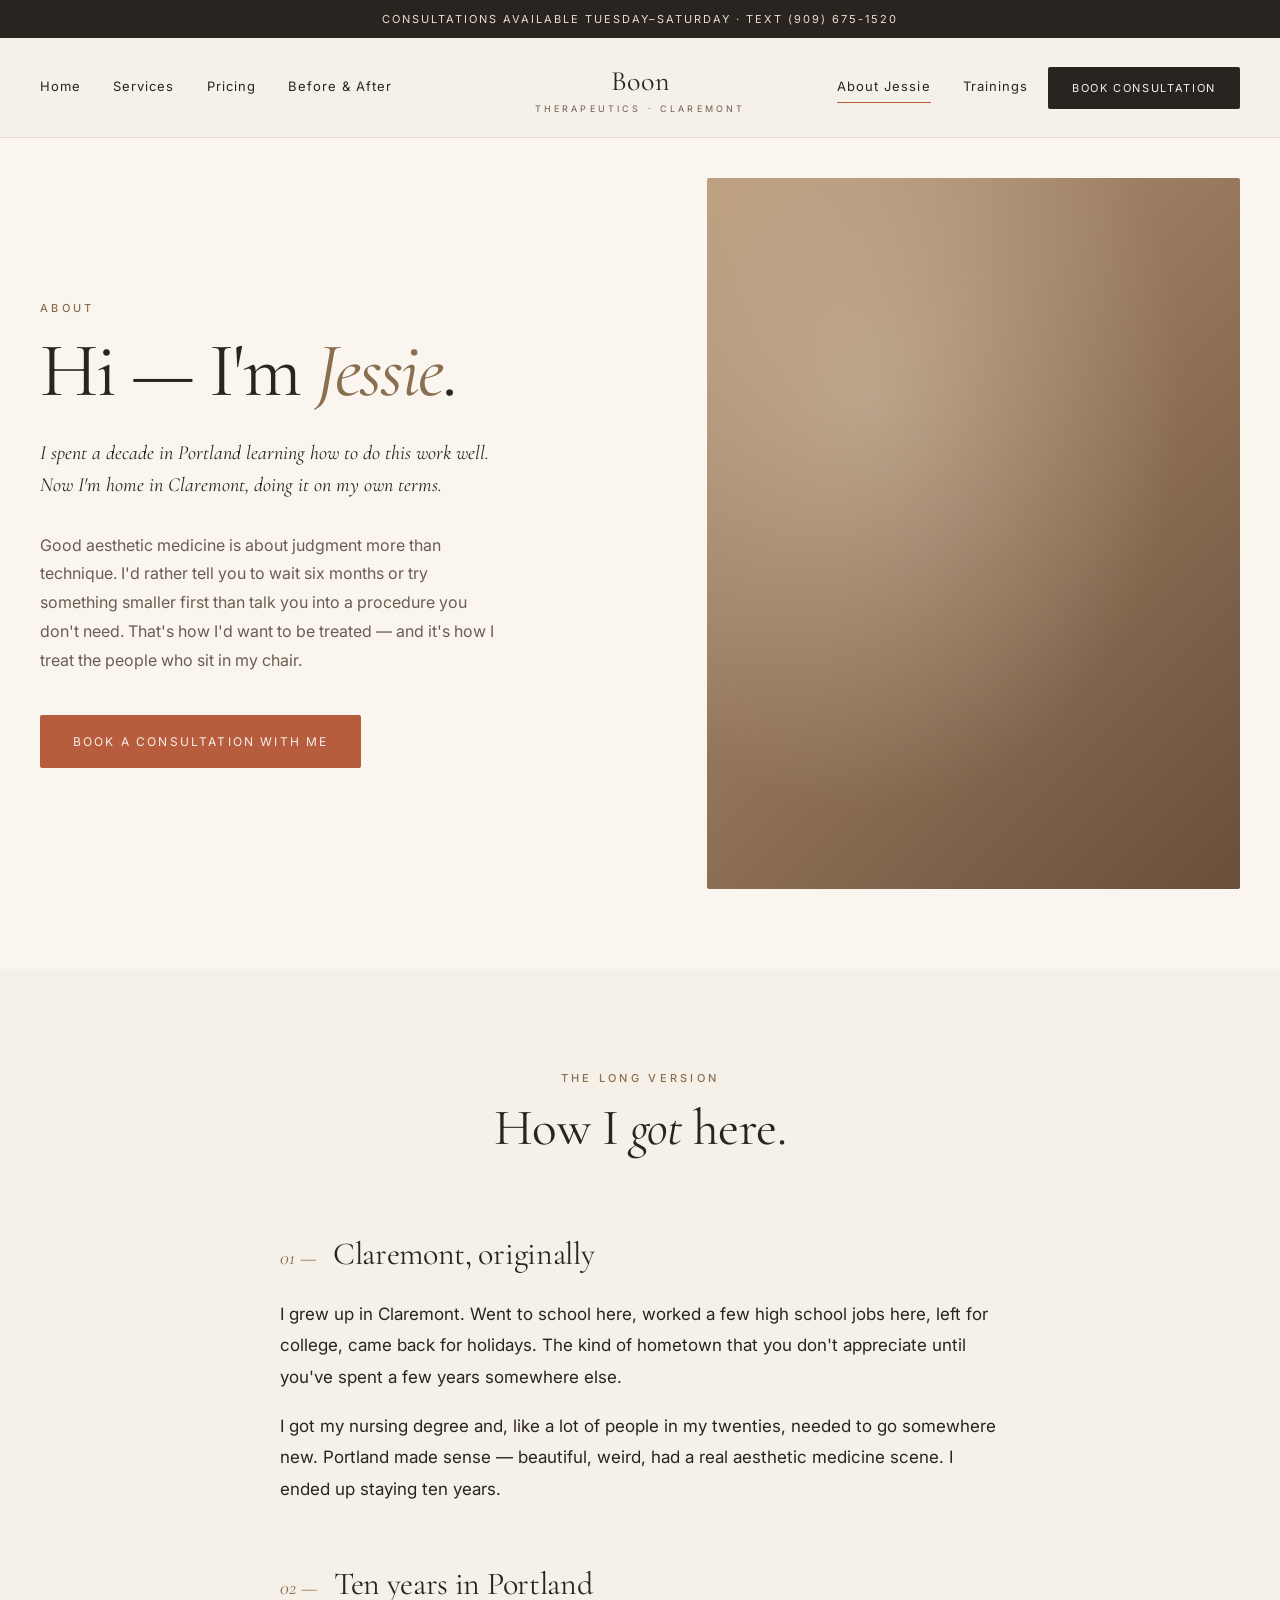
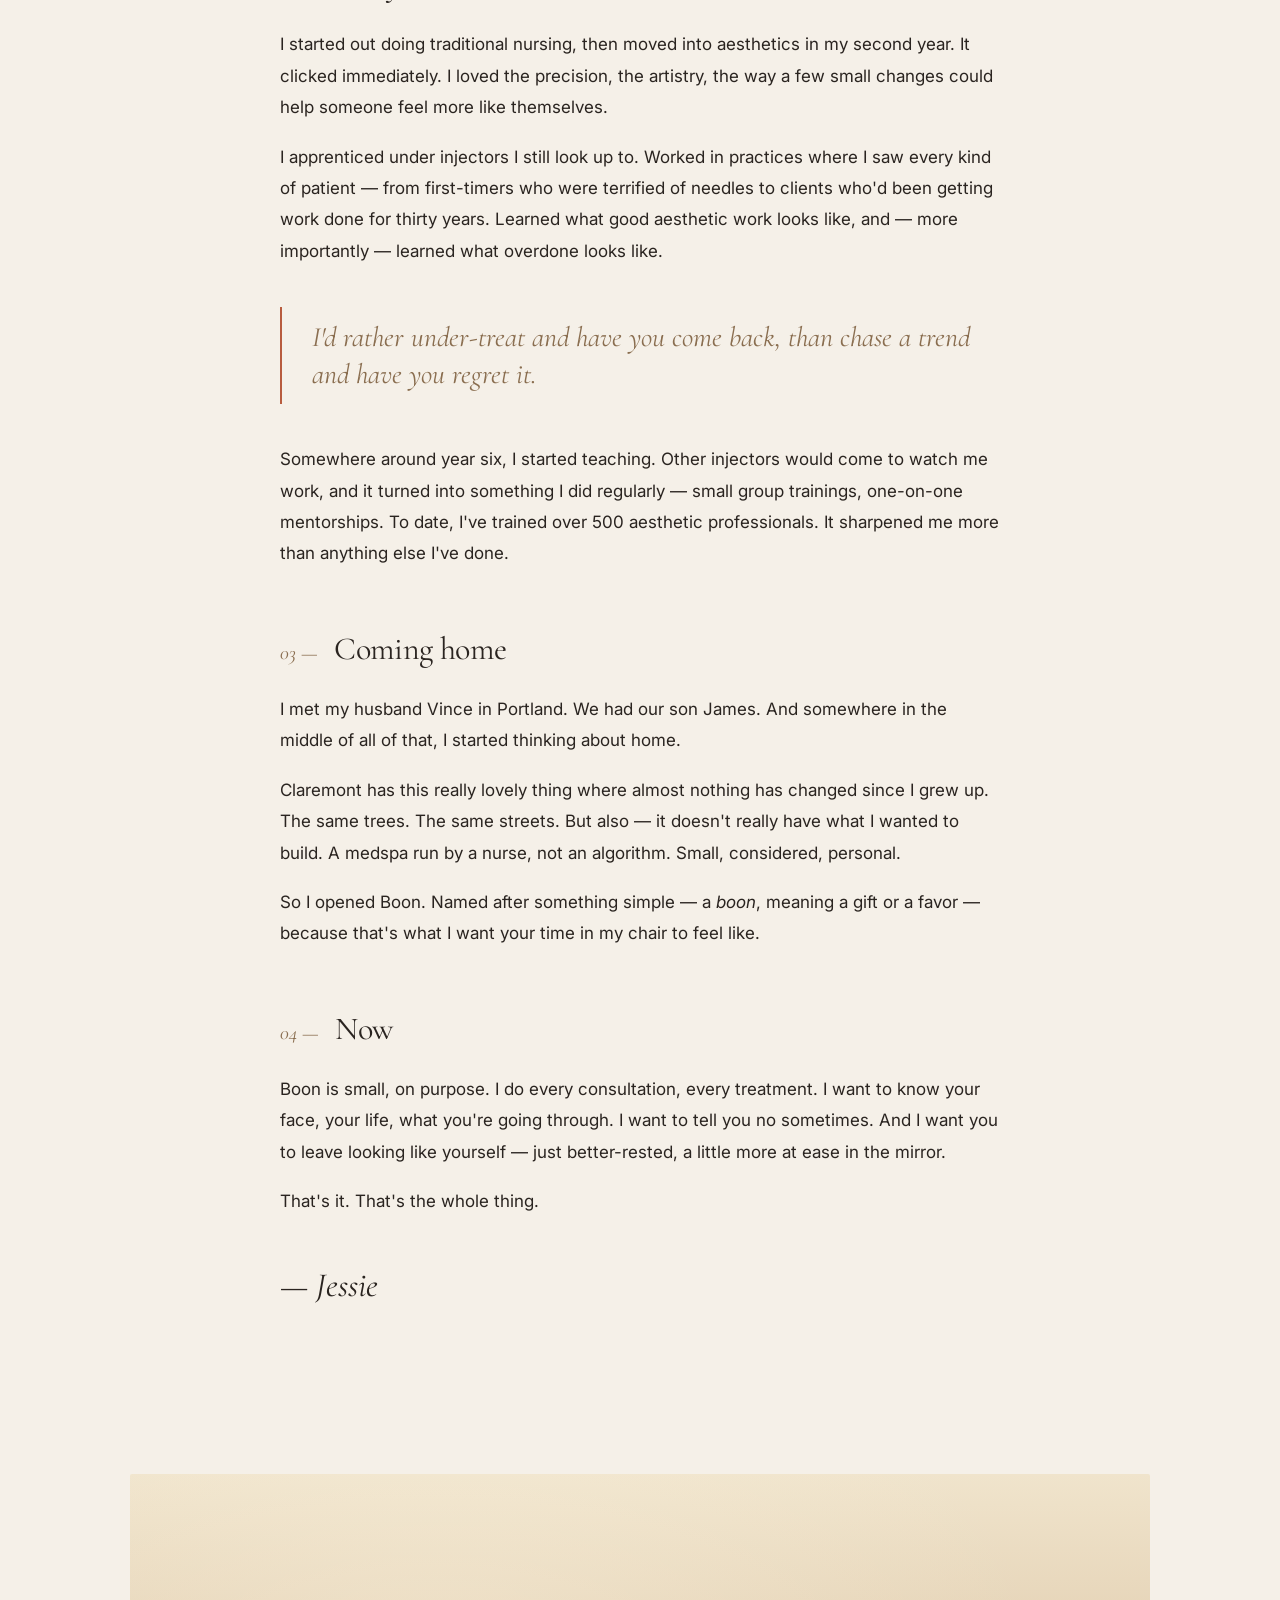
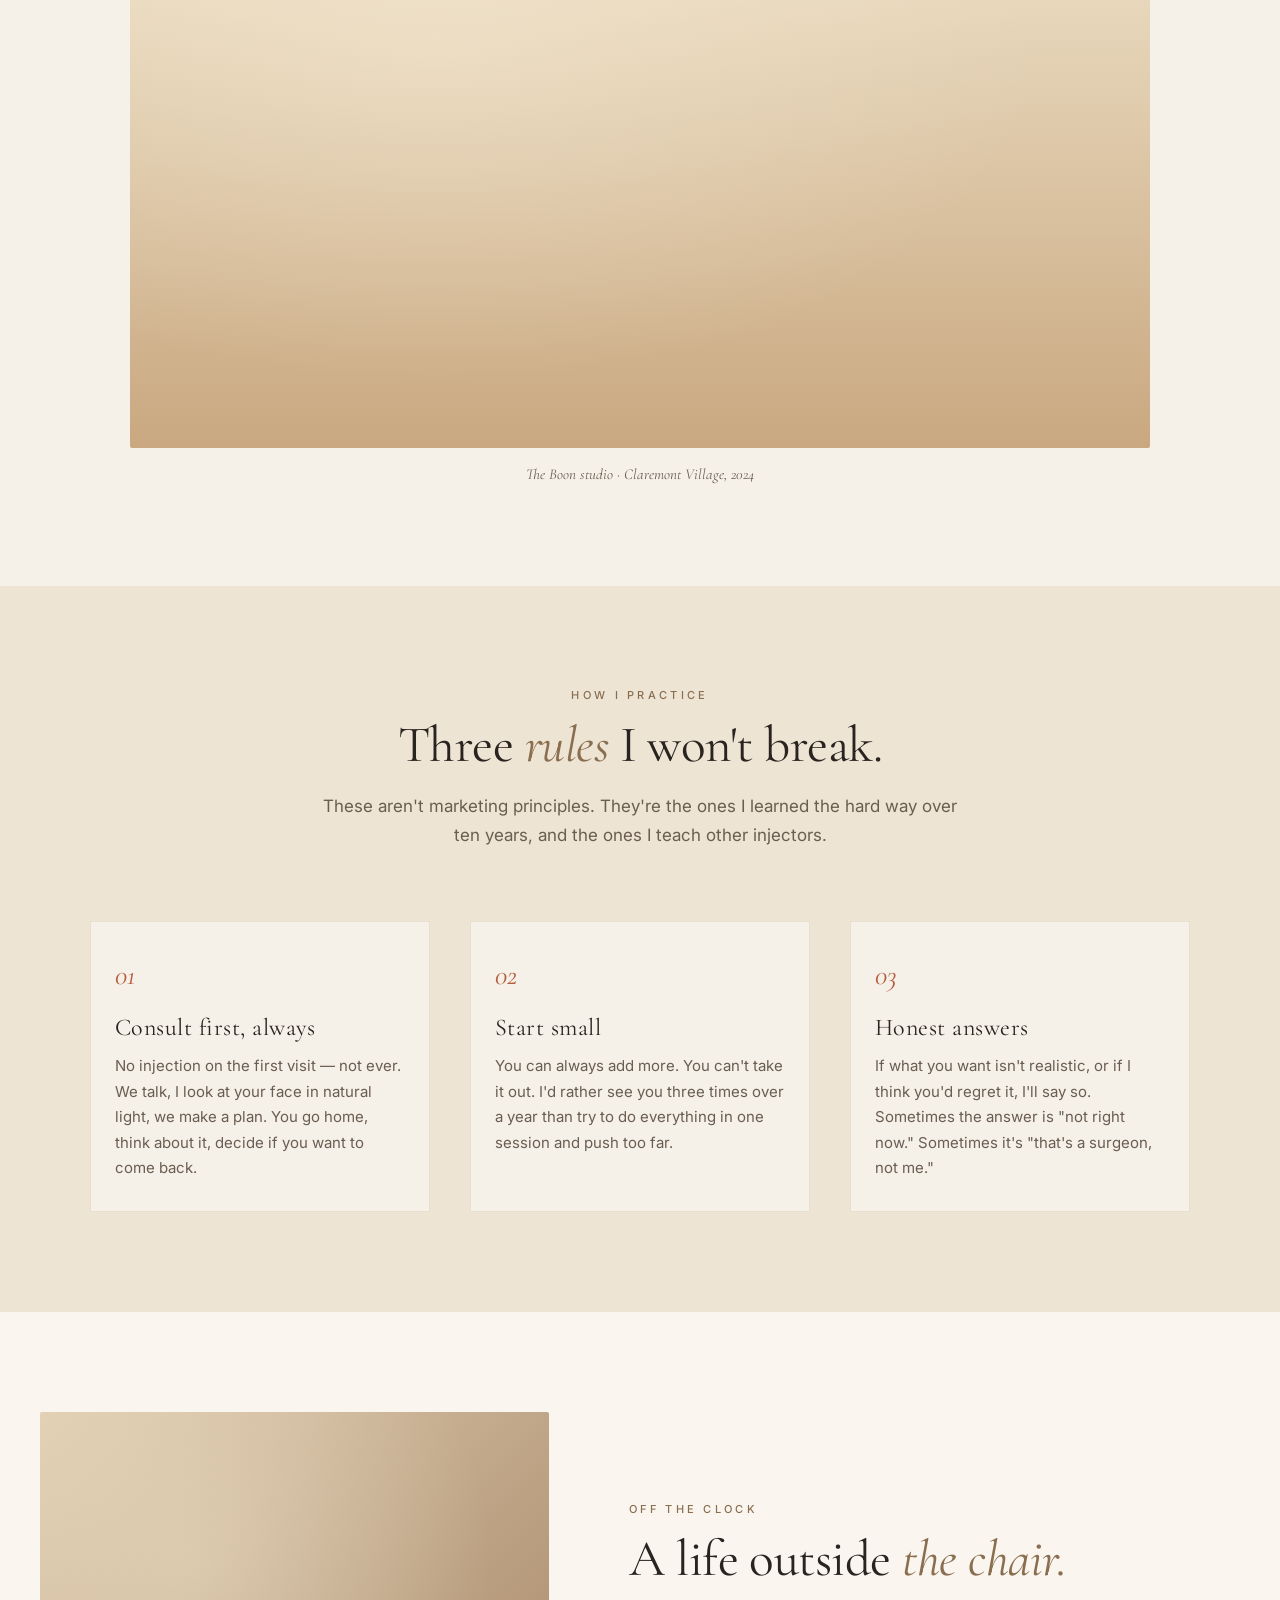
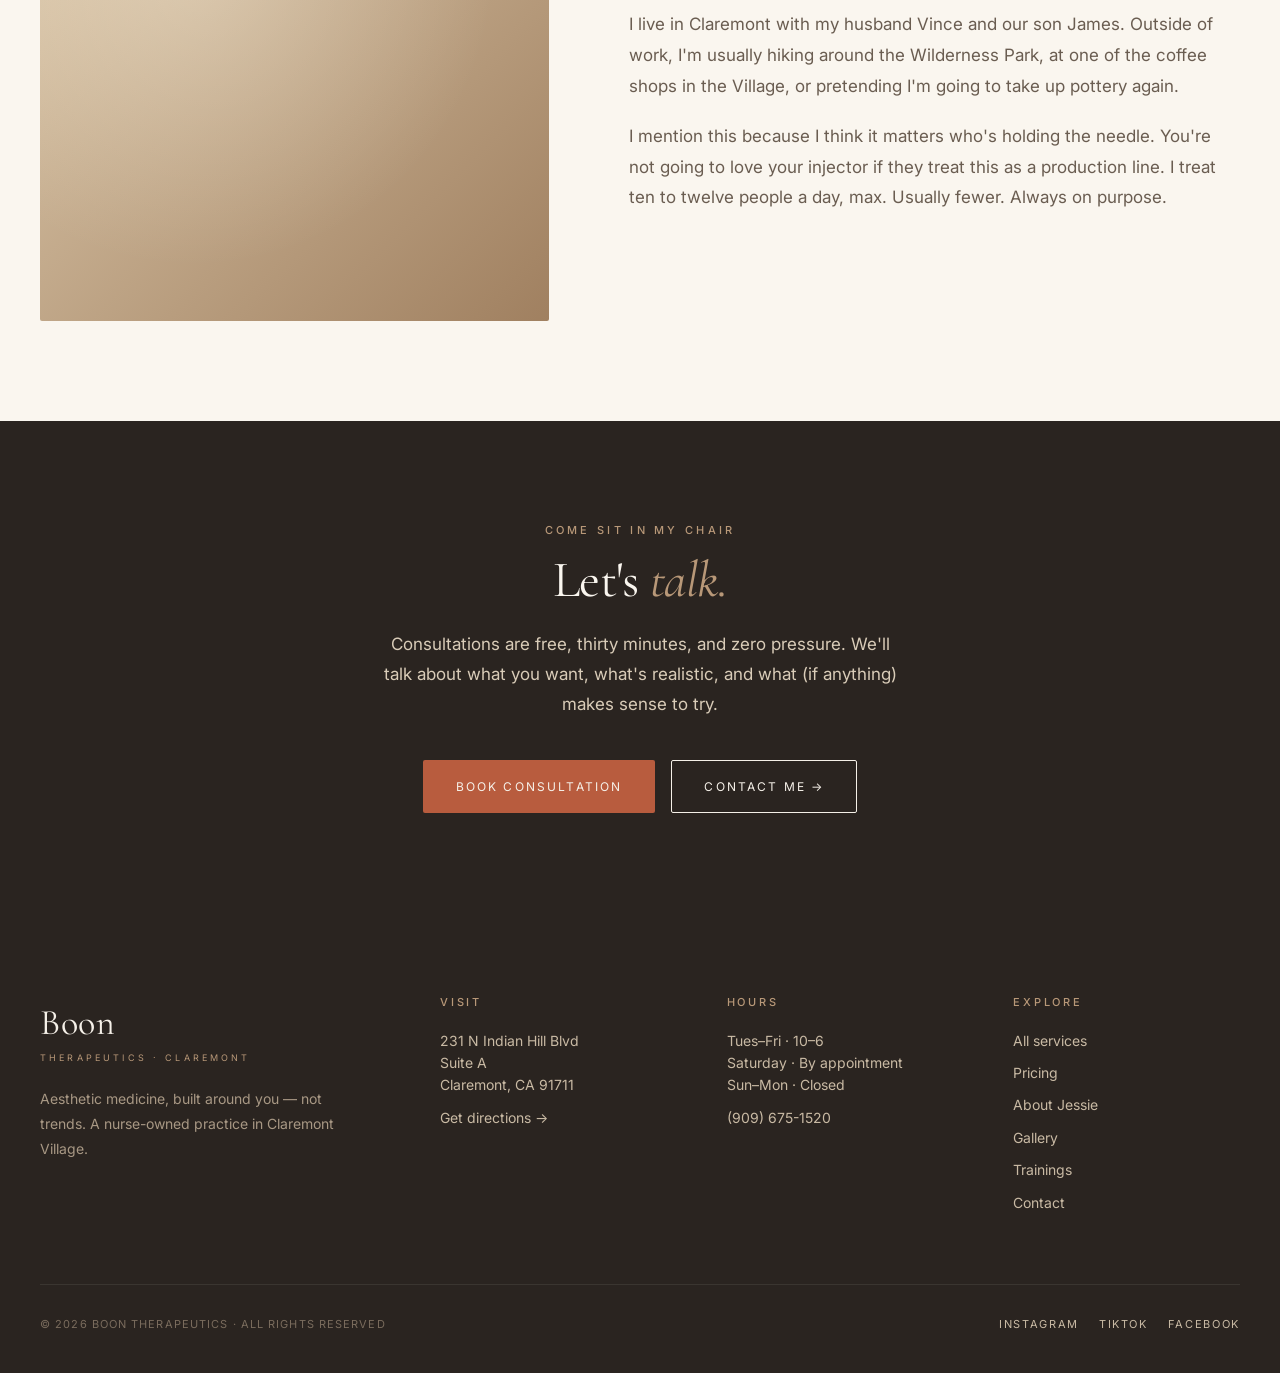
==== about.html @ 997d2400 "Add files via upload" ====
<!DOCTYPE html>
<html lang="en">
<head>
<meta charset="UTF-8">
<meta name="viewport" content="width=device-width, initial-scale=1.0">
<title>About Jessie · Boon Therapeutics</title>
<meta name="description" content="Ten years of aesthetic injection experience. A decade in Portland. Home in Claremont. Meet Jessie Barron Skelly, RN.">
<link href="https://fonts.googleapis.com/css2?family=Cormorant+Garamond:ital,wght@0,400;0,500;1,400&family=Inter:wght@300;400;500&display=swap" rel="stylesheet">
<link rel="stylesheet" href="shared.css">
<style>
  /* ===== ABOUT PAGE ===== */
  .about-hero {
    padding: 40px 40px 80px;
    background: var(--cream);
    min-height: 80vh;
    display: flex;
    align-items: center;
  }
  .about-hero-grid {
    display: grid;
    grid-template-columns: 1.1fr 1fr;
    gap: 80px;
    align-items: center;
    max-width: 1300px;
    margin: 0 auto;
    width: 100%;
  }
  .about-hero h1 {
    font-size: clamp(48px, 6vw, 80px);
    line-height: 0.98;
    margin-bottom: 28px;
  }
  .about-hero h1 em { font-style: italic; color: var(--camel-dark); }
  .about-hero .lead {
    font-size: 20px;
    line-height: 1.6;
    color: var(--ink);
    max-width: 460px;
    margin-bottom: 30px;
    font-family: 'Cormorant Garamond', serif;
    font-style: italic;
  }
  .about-hero p {
    font-size: 16px;
    line-height: 1.8;
    color: var(--muted);
    max-width: 460px;
    margin-bottom: 24px;
  }
  .about-hero-img {
    aspect-ratio: 3/4;
    border-radius: 2px;
  }

  /* Story section — editorial */
  .story {
    background: var(--bone);
  }
  .story-container {
    max-width: 720px;
    margin: 0 auto;
  }
  .story-chapter {
    margin-bottom: 60px;
  }
  .chapter-label {
    display: flex;
    align-items: baseline;
    gap: 16px;
    margin-bottom: 24px;
  }
  .chapter-label .num {
    font-family: 'Cormorant Garamond', serif;
    font-style: italic;
    font-size: 20px;
    color: var(--camel-dark);
  }
  .chapter-label h3 {
    font-family: 'Cormorant Garamond', serif;
    font-size: 32px;
    font-weight: 400;
    color: var(--ink);
  }
  .story-chapter p {
    font-size: 17px;
    line-height: 1.85;
    margin-bottom: 18px;
    color: var(--ink);
  }
  .story-chapter p.muted { color: var(--muted); }
  .pull-quote {
    font-family: 'Cormorant Garamond', serif;
    font-style: italic;
    font-size: 28px;
    line-height: 1.3;
    color: var(--camel-dark);
    border-left: 2px solid var(--terracotta);
    padding: 12px 0 12px 30px;
    margin: 40px 0;
  }

  /* Image break */
  .image-break {
    padding: 0 40px 100px;
    max-width: 1100px;
    margin: 0 auto;
  }
  .image-break .img {
    aspect-ratio: 16/9;
    border-radius: 2px;
  }
  .image-break .caption {
    font-family: 'Cormorant Garamond', serif;
    font-style: italic;
    font-size: 15px;
    color: var(--muted);
    margin-top: 14px;
    text-align: center;
  }

  /* Philosophy principles */
  .principles {
    background: var(--ivory);
  }
  .principles-head {
    text-align: center;
    max-width: 640px;
    margin: 0 auto 70px;
  }
  .principles-head h2 em { font-style: italic; color: var(--camel-dark); }
  .principles-head p {
    font-size: 17px;
    margin-top: 20px;
    color: var(--muted);
    line-height: 1.75;
  }
  .principles-grid {
    display: grid;
    grid-template-columns: repeat(3, 1fr);
    gap: 40px;
    max-width: 1100px;
    margin: 0 auto;
  }
  .principle {
    padding: 30px 24px;
    background: var(--bone);
    border: 1px solid var(--border-light);
  }
  .principle .num {
    font-family: 'Cormorant Garamond', serif;
    font-style: italic;
    font-size: 28px;
    color: var(--terracotta);
    margin-bottom: 14px;
  }
  .principle h4 {
    font-family: 'Cormorant Garamond', serif;
    font-size: 24px;
    font-weight: 400;
    margin-bottom: 10px;
    color: var(--ink);
  }
  .principle p {
    font-size: 15px;
    line-height: 1.7;
    color: var(--muted);
  }

  /* Personal life */
  .personal {
    background: var(--cream);
  }
  .personal-grid {
    display: grid;
    grid-template-columns: 1fr 1.2fr;
    gap: 80px;
    align-items: center;
    max-width: 1200px;
    margin: 0 auto;
  }
  .personal-img { aspect-ratio: 1; border-radius: 2px; }
  .personal-text .eyebrow { color: var(--camel-dark); }
  .personal-text h2 { margin-bottom: 24px; }
  .personal-text h2 em { font-style: italic; color: var(--camel-dark); }
  .personal-text p {
    font-size: 17px;
    line-height: 1.8;
    margin-bottom: 20px;
    color: var(--muted);
  }

  /* CTA at bottom */
  .about-cta {
    background: var(--ink);
    color: var(--bone);
    text-align: center;
  }
  .about-cta .eyebrow { color: var(--camel); }
  .about-cta h2 {
    color: var(--cream);
    margin-bottom: 24px;
  }
  .about-cta h2 em { color: var(--camel); font-style: italic; }
  .about-cta p {
    color: var(--border);
    max-width: 520px;
    margin: 0 auto 40px;
    font-size: 17px;
    line-height: 1.75;
  }

  @media (max-width: 900px) {
    .about-hero-grid, .personal-grid { grid-template-columns: 1fr; gap: 40px; }
    .principles-grid { grid-template-columns: 1fr; }
    .chapter-label { flex-wrap: wrap; }
  }
</style>
</head>
<body data-page="about">

<div id="site-header"></div>

<!-- ABOUT HERO -->
<section class="about-hero">
  <div class="about-hero-grid">
    <div>
      <div class="eyebrow">About</div>
      <h1>Hi — I'm <em>Jessie</em>.</h1>
      <p class="lead">I spent a decade in Portland learning how to do this work well. Now I'm home in Claremont, doing it on my own terms.</p>
      <p>Good aesthetic medicine is about judgment more than technique. I'd rather tell you to wait six months or try something smaller first than talk you into a procedure you don't need. That's how I'd want to be treated — and it's how I treat the people who sit in my chair.</p>
      <a href="#book" class="cta cta-primary" style="margin-top: 16px;">Book a consultation with me</a>
    </div>
    <div class="about-hero-img img-placeholder variant-6"></div>
  </div>
</section>

<!-- MY STORY -->
<section class="story">
  <div class="story-container">
    <div style="text-align: center; margin-bottom: 80px;">
      <div class="eyebrow">The long version</div>
      <h2>How I <em>got</em> here.</h2>
    </div>

    <div class="story-chapter">
      <div class="chapter-label">
        <span class="num">01 —</span>
        <h3>Claremont, originally</h3>
      </div>
      <p>I grew up in Claremont. Went to school here, worked a few high school jobs here, left for college, came back for holidays. The kind of hometown that you don't appreciate until you've spent a few years somewhere else.</p>
      <p>I got my nursing degree and, like a lot of people in my twenties, needed to go somewhere new. Portland made sense — beautiful, weird, had a real aesthetic medicine scene. I ended up staying ten years.</p>
    </div>

    <div class="story-chapter">
      <div class="chapter-label">
        <span class="num">02 —</span>
        <h3>Ten years in Portland</h3>
      </div>
      <p>I started out doing traditional nursing, then moved into aesthetics in my second year. It clicked immediately. I loved the precision, the artistry, the way a few small changes could help someone feel more like themselves.</p>
      <p>I apprenticed under injectors I still look up to. Worked in practices where I saw every kind of patient — from first-timers who were terrified of needles to clients who'd been getting work done for thirty years. Learned what good aesthetic work looks like, and — more importantly — learned what overdone looks like.</p>
      <div class="pull-quote">I'd rather under-treat and have you come back, than chase a trend and have you regret it.</div>
      <p>Somewhere around year six, I started teaching. Other injectors would come to watch me work, and it turned into something I did regularly — small group trainings, one-on-one mentorships. To date, I've trained over 500 aesthetic professionals. It sharpened me more than anything else I've done.</p>
    </div>

    <div class="story-chapter">
      <div class="chapter-label">
        <span class="num">03 —</span>
        <h3>Coming home</h3>
      </div>
      <p>I met my husband Vince in Portland. We had our son James. And somewhere in the middle of all of that, I started thinking about home.</p>
      <p>Claremont has this really lovely thing where almost nothing has changed since I grew up. The same trees. The same streets. But also — it doesn't really have what I wanted to build. A medspa run by a nurse, not an algorithm. Small, considered, personal.</p>
      <p>So I opened Boon. Named after something simple — a <em>boon</em>, meaning a gift or a favor — because that's what I want your time in my chair to feel like.</p>
    </div>

    <div class="story-chapter">
      <div class="chapter-label">
        <span class="num">04 —</span>
        <h3>Now</h3>
      </div>
      <p>Boon is small, on purpose. I do every consultation, every treatment. I want to know your face, your life, what you're going through. I want to tell you no sometimes. And I want you to leave looking like yourself — just better-rested, a little more at ease in the mirror.</p>
      <p>That's it. That's the whole thing.</p>
      <div class="jessie-sig" style="font-family: 'Cormorant Garamond', serif; font-style: italic; font-size: 34px; color: var(--ink); margin-top: 40px;">— Jessie</div>
    </div>
  </div>
</section>

<!-- IMAGE BREAK -->
<div class="image-break">
  <div class="img img-placeholder variant-5"></div>
  <div class="caption">The Boon studio · Claremont Village, 2024</div>
</div>

<!-- PRINCIPLES -->
<section class="principles">
  <div class="container">
    <div class="principles-head">
      <div class="eyebrow">How I practice</div>
      <h2>Three <em>rules</em> I won't break.</h2>
      <p>These aren't marketing principles. They're the ones I learned the hard way over ten years, and the ones I teach other injectors.</p>
    </div>
    <div class="principles-grid">
      <div class="principle">
        <div class="num">01</div>
        <h4>Consult first, always</h4>
        <p>No injection on the first visit — not ever. We talk, I look at your face in natural light, we make a plan. You go home, think about it, decide if you want to come back.</p>
      </div>
      <div class="principle">
        <div class="num">02</div>
        <h4>Start small</h4>
        <p>You can always add more. You can't take it out. I'd rather see you three times over a year than try to do everything in one session and push too far.</p>
      </div>
      <div class="principle">
        <div class="num">03</div>
        <h4>Honest answers</h4>
        <p>If what you want isn't realistic, or if I think you'd regret it, I'll say so. Sometimes the answer is "not right now." Sometimes it's "that's a surgeon, not me."</p>
      </div>
    </div>
  </div>
</section>

<!-- PERSONAL LIFE -->
<section class="personal">
  <div class="personal-grid">
    <div class="personal-img img-placeholder variant-4"></div>
    <div class="personal-text">
      <div class="eyebrow">Off the clock</div>
      <h2>A life outside <em>the chair.</em></h2>
      <p>I live in Claremont with my husband Vince and our son James. Outside of work, I'm usually hiking around the Wilderness Park, at one of the coffee shops in the Village, or pretending I'm going to take up pottery again.</p>
      <p>I mention this because I think it matters who's holding the needle. You're not going to love your injector if they treat this as a production line. I treat ten to twelve people a day, max. Usually fewer. Always on purpose.</p>
    </div>
  </div>
</section>

<!-- CTA -->
<section class="about-cta" id="book">
  <div class="container-narrow">
    <div class="eyebrow">Come sit in my chair</div>
    <h2>Let's <em>talk.</em></h2>
    <p>Consultations are free, thirty minutes, and zero pressure. We'll talk about what you want, what's realistic, and what (if anything) makes sense to try.</p>
    <div style="display: flex; gap: 16px; justify-content: center; flex-wrap: wrap;">
      <a href="#" class="cta cta-primary">Book Consultation</a>
      <a href="contact.html" class="cta cta-outline" style="color: var(--bone); border-color: var(--bone);">Contact me →</a>
    </div>
  </div>
</section>

<div id="site-footer"></div>
<script src="shared.js"></script>
</body>
</html>
---- shared.css ----
/* ==========================================================================
   BOON THERAPEUTICS — shared styles
   ========================================================================== */

* { margin: 0; padding: 0; box-sizing: border-box; }
html { scroll-behavior: smooth; }
body {
  font-family: 'Inter', -apple-system, sans-serif;
  background: #f5f0e8;
  color: #2a2420;
  line-height: 1.65;
  font-size: 16px;
  -webkit-font-smoothing: antialiased;
}

/* Typography */
h1, h2, h3, h4 { font-family: 'Cormorant Garamond', serif; font-weight: 400; letter-spacing: -0.01em; color: #2a2420; }
h1 { font-size: clamp(44px, 6vw, 84px); line-height: 0.95; letter-spacing: -0.025em; }
h2 { font-size: clamp(32px, 4vw, 52px); line-height: 1; }
h3 { font-size: clamp(22px, 2.5vw, 30px); line-height: 1.2; }
h4 { font-size: 18px; line-height: 1.3; font-family: 'Inter', sans-serif; font-weight: 500; letter-spacing: 0.02em; }
p { color: #4a3f36; }
.italic { font-style: italic; }

/* Palette helpers */
:root {
  --bone: #f5f0e8;
  --cream: #faf6ef;
  --ivory: #ede4d4;
  --camel: #b89878;
  --camel-dark: #8a6e50;
  --terracotta: #b85c3e;
  --terracotta-dark: #954a32;
  --ink: #2a2420;
  --muted: #6a5d51;
  --border: #d9ccb8;
  --border-light: #e8dfd0;
}

/* Top ticker */
.top-bar {
  background: #2a2420;
  color: #e8dfd0;
  padding: 10px 24px;
  text-align: center;
  font-size: 11px;
  letter-spacing: 0.18em;
  text-transform: uppercase;
}
.top-bar a { color: #e8dfd0; text-decoration: underline; text-decoration-thickness: 0.5px; text-underline-offset: 3px; }

/* Header / Nav */
.header {
  background: var(--bone);
  border-bottom: 1px solid var(--border-light);
  position: sticky;
  top: 0;
  z-index: 100;
  backdrop-filter: blur(8px);
  background: rgba(245, 240, 232, 0.95);
}
.nav {
  display: grid;
  grid-template-columns: 1fr auto 1fr;
  align-items: center;
  padding: 20px 40px;
  max-width: 1400px;
  margin: 0 auto;
}
.nav-links {
  display: flex;
  gap: 32px;
  font-size: 13px;
  letter-spacing: 0.08em;
  color: var(--ink);
}
.nav-links a {
  text-decoration: none;
  color: var(--ink);
  padding: 4px 0;
  border-bottom: 1px solid transparent;
  transition: border-color 0.2s;
}
.nav-links a:hover, .nav-links a.active { border-bottom-color: var(--terracotta); }
.logo {
  text-align: center;
  font-family: 'Cormorant Garamond', serif;
  font-size: 28px;
  letter-spacing: 0.02em;
  color: var(--ink);
  text-decoration: none;
}
.logo .sub {
  display: block;
  font-family: 'Inter', sans-serif;
  font-size: 9px;
  letter-spacing: 0.35em;
  color: var(--muted);
  margin-top: -2px;
  text-transform: uppercase;
}
.nav-right {
  display: flex;
  justify-content: flex-end;
  align-items: center;
  gap: 20px;
}
.cta-small {
  background: var(--ink);
  color: var(--bone);
  padding: 12px 24px;
  font-size: 11px;
  letter-spacing: 0.15em;
  text-transform: uppercase;
  text-decoration: none;
  border-radius: 2px;
  transition: background 0.2s;
}
.cta-small:hover { background: var(--terracotta); }
.mobile-menu-btn { display: none; }
.mobile-nav-links { display: none; }

/* Hamburger Drawer (for mobile — decorative here) */

/* Section basics */
section { padding: 100px 40px; }
.container { max-width: 1200px; margin: 0 auto; }
.container-narrow { max-width: 820px; margin: 0 auto; }
.container-wide { max-width: 1400px; margin: 0 auto; }

/* Eyebrow label */
.eyebrow {
  font-size: 11px;
  letter-spacing: 0.3em;
  text-transform: uppercase;
  color: var(--camel-dark);
  margin-bottom: 16px;
  font-weight: 500;
}

/* CTAs */
.cta {
  display: inline-block;
  padding: 16px 32px;
  font-size: 12px;
  letter-spacing: 0.18em;
  text-transform: uppercase;
  text-decoration: none;
  border-radius: 2px;
  transition: all 0.2s;
  border: 1px solid transparent;
  cursor: pointer;
  font-family: inherit;
}
.cta-primary {
  background: var(--terracotta);
  color: var(--bone);
}
.cta-primary:hover { background: var(--terracotta-dark); }
.cta-dark {
  background: var(--ink);
  color: var(--bone);
}
.cta-dark:hover { background: var(--terracotta); }
.cta-ghost {
  color: var(--ink);
  border-bottom: 1px solid var(--ink);
  padding: 4px 0;
  border-radius: 0;
  font-size: 12px;
}
.cta-ghost:hover { color: var(--terracotta); border-color: var(--terracotta); }
.cta-outline {
  background: transparent;
  color: var(--ink);
  border: 1px solid var(--ink);
}
.cta-outline:hover { background: var(--ink); color: var(--bone); }

/* Footer */
footer {
  background: var(--ink);
  color: #c9baa4;
  padding: 80px 40px 40px;
}
.foot-grid {
  display: grid;
  grid-template-columns: 1.5fr 1fr 1fr 1fr;
  gap: 60px;
  max-width: 1200px;
  margin: 0 auto 60px;
}
.foot-brand .logo-wrap {
  color: var(--bone);
  font-family: 'Cormorant Garamond', serif;
  font-size: 36px;
  margin-bottom: 20px;
  letter-spacing: 0.02em;
}
.foot-brand .logo-wrap .sub {
  display: block;
  font-family: 'Inter', sans-serif;
  font-size: 9px;
  letter-spacing: 0.35em;
  color: var(--camel);
  margin-top: -2px;
  text-transform: uppercase;
}
.foot-brand p { color: #a89884; font-size: 14px; line-height: 1.8; max-width: 320px; }
.foot-col h5 {
  font-family: 'Inter', sans-serif;
  font-size: 11px;
  letter-spacing: 0.25em;
  text-transform: uppercase;
  color: var(--camel);
  margin-bottom: 18px;
  font-weight: 500;
}
.foot-col a, .foot-col p { display: block; color: #c9baa4; text-decoration: none; font-size: 14px; margin-bottom: 10px; line-height: 1.6; }
.foot-col a:hover { color: var(--bone); }
.foot-bottom {
  border-top: 1px solid #3a3530;
  padding-top: 30px;
  max-width: 1200px;
  margin: 0 auto;
  display: flex;
  justify-content: space-between;
  align-items: center;
  font-size: 11px;
  letter-spacing: 0.1em;
  color: #7a6c5d;
  text-transform: uppercase;
}
.foot-social { display: flex; gap: 20px; }
.foot-social a { color: #c9baa4; text-decoration: none; font-size: 11px; letter-spacing: 0.15em; }
.foot-social a:hover { color: var(--bone); }

/* Reusable page components */
.page-header {
  padding: 80px 40px 60px;
  text-align: center;
  background: var(--cream);
  border-bottom: 1px solid var(--border-light);
}
.page-header .eyebrow { color: var(--camel-dark); }
.page-header h1 { font-size: clamp(40px, 5vw, 72px); max-width: 820px; margin: 0 auto 20px; }
.page-header p { max-width: 620px; margin: 0 auto; color: var(--muted); font-size: 17px; line-height: 1.7; }

/* Image placeholders — since we don't have real photography */
.img-placeholder {
  background: linear-gradient(135deg, #d4c4a8 0%, #b89878 50%, #8a6e50 100%);
  position: relative;
  overflow: hidden;
}
.img-placeholder::before {
  content: '';
  position: absolute;
  inset: 0;
  background: radial-gradient(ellipse at 30% 30%, rgba(255,248,230,0.3), transparent 60%);
}
.img-placeholder.variant-1 { background: linear-gradient(135deg, #e8d9c0, #b89878); }
.img-placeholder.variant-2 { background: linear-gradient(135deg, #d4b8a0, #8a6e50); }
.img-placeholder.variant-3 { background: linear-gradient(135deg, #c9b89a, #6a5d51); }
.img-placeholder.variant-4 { background: linear-gradient(135deg, #e0cdb0, #a08060); }
.img-placeholder.variant-5 { background: linear-gradient(180deg, #f0e4cc, #c9a880); }
.img-placeholder.variant-6 { background: linear-gradient(135deg, #b89878, #6a4e3a); }

/* Responsive */
@media (max-width: 900px) {
  .nav { grid-template-columns: 1fr 1fr; padding: 16px 24px; }
  .nav-links { display: none; }
  .mobile-menu-btn { display: flex; font-size: 12px; letter-spacing: 0.15em; text-transform: uppercase; background: none; border: none; cursor: pointer; color: var(--ink); }
  section { padding: 60px 24px; }
  .page-header { padding: 60px 24px 40px; }
  .foot-grid { grid-template-columns: 1fr 1fr; gap: 40px; }
  .foot-bottom { flex-direction: column; gap: 20px; text-align: center; }
}
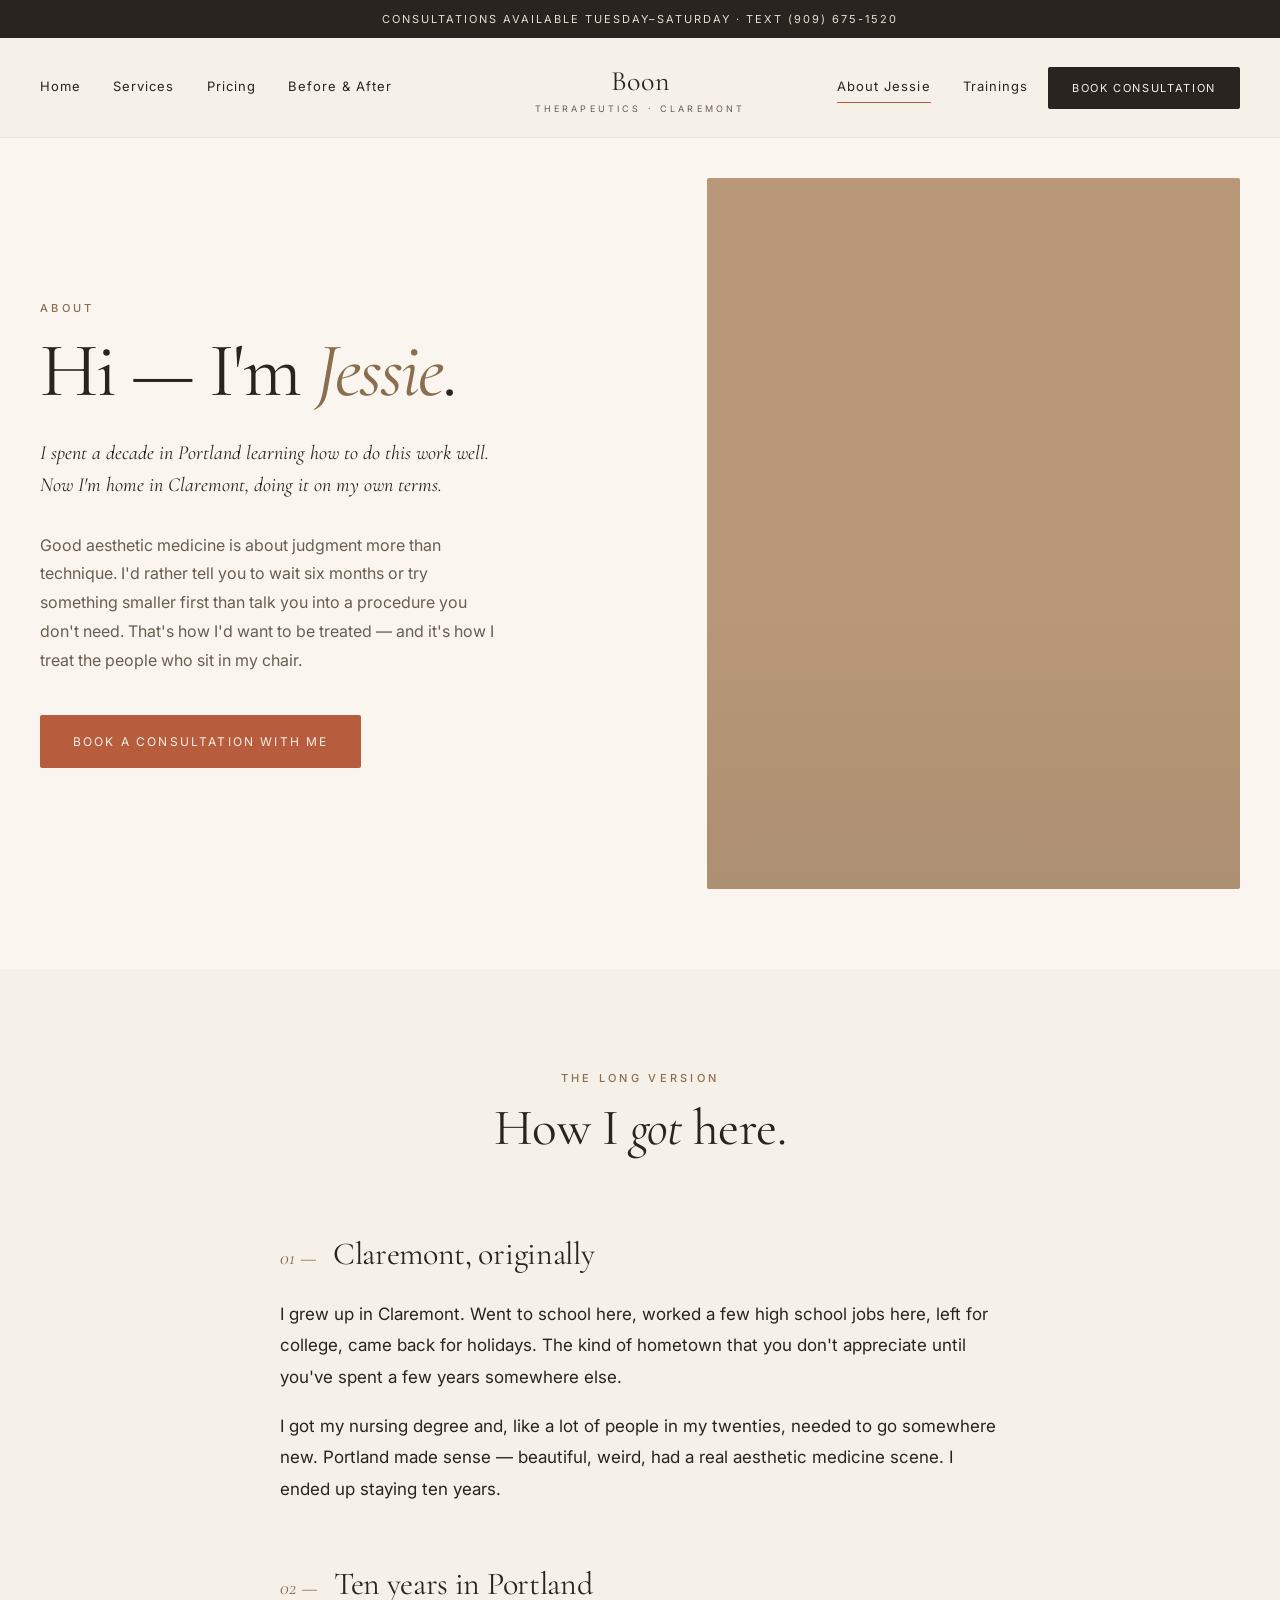
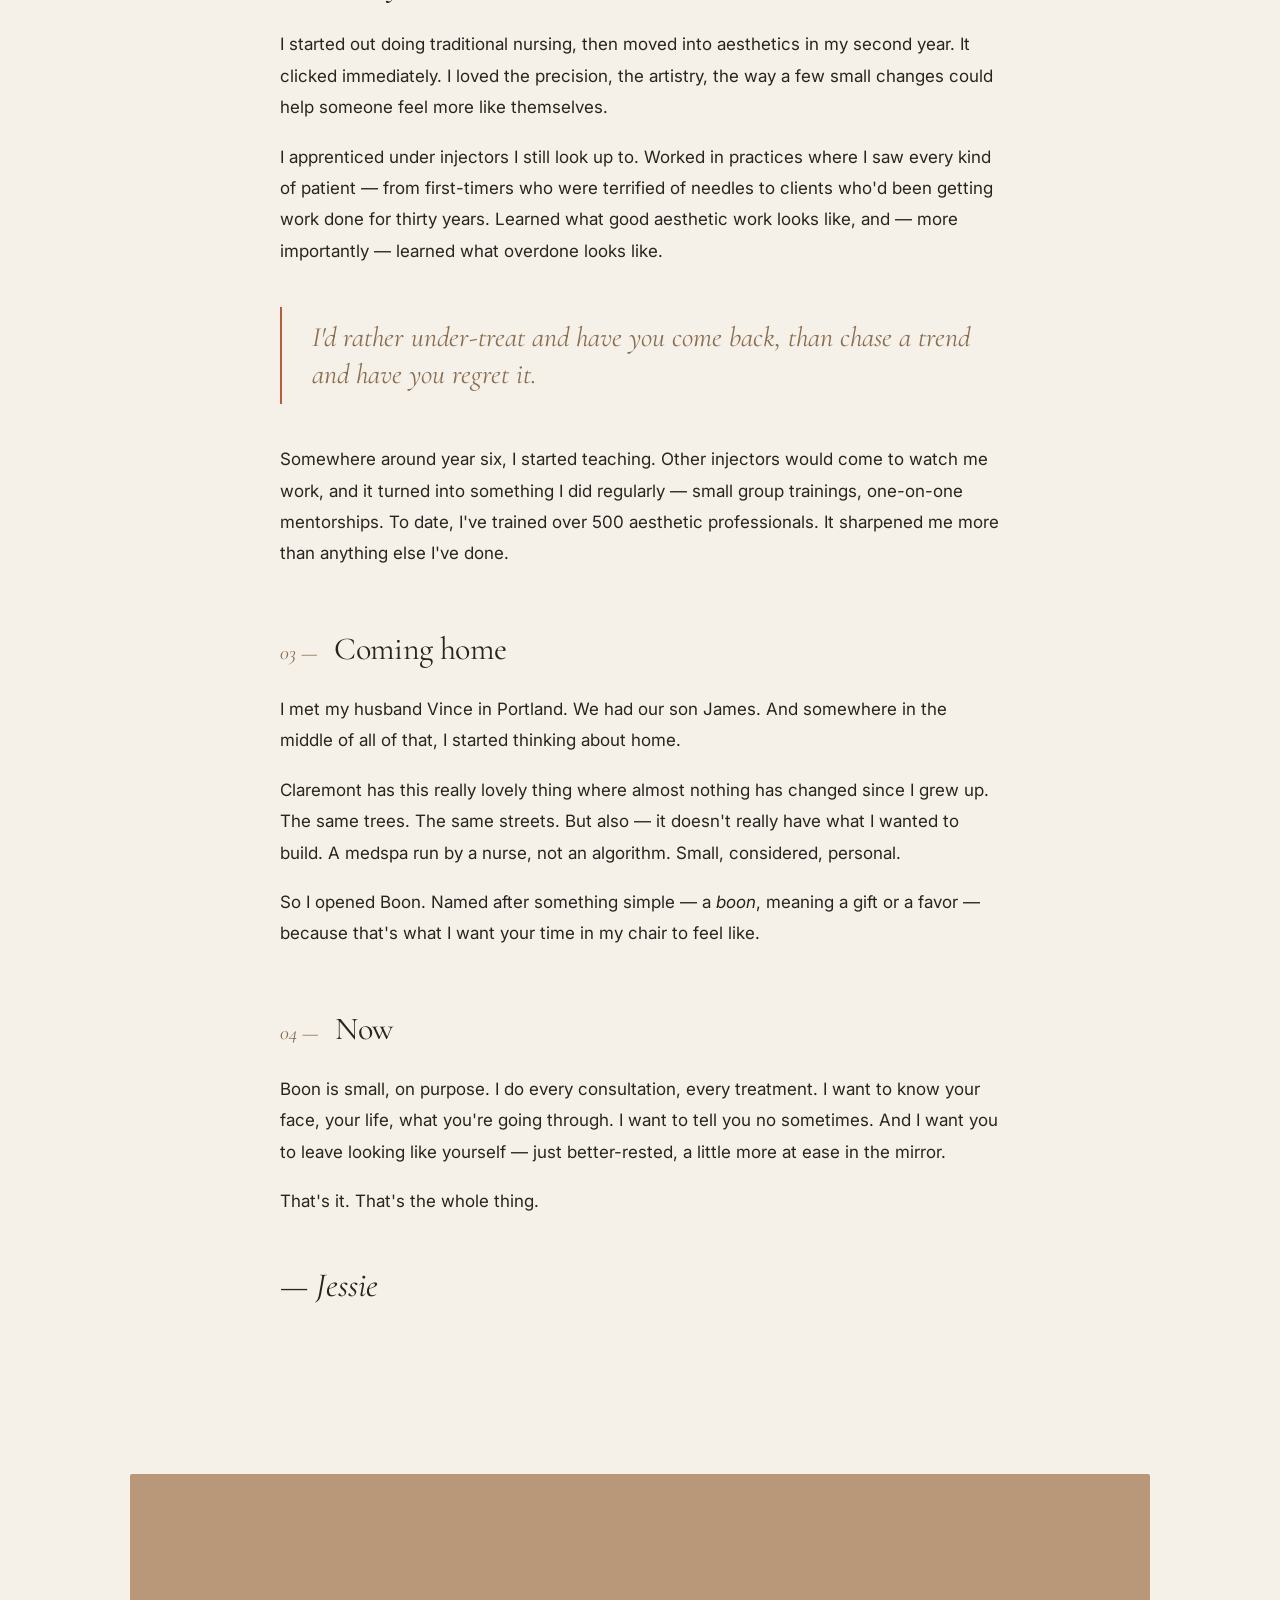
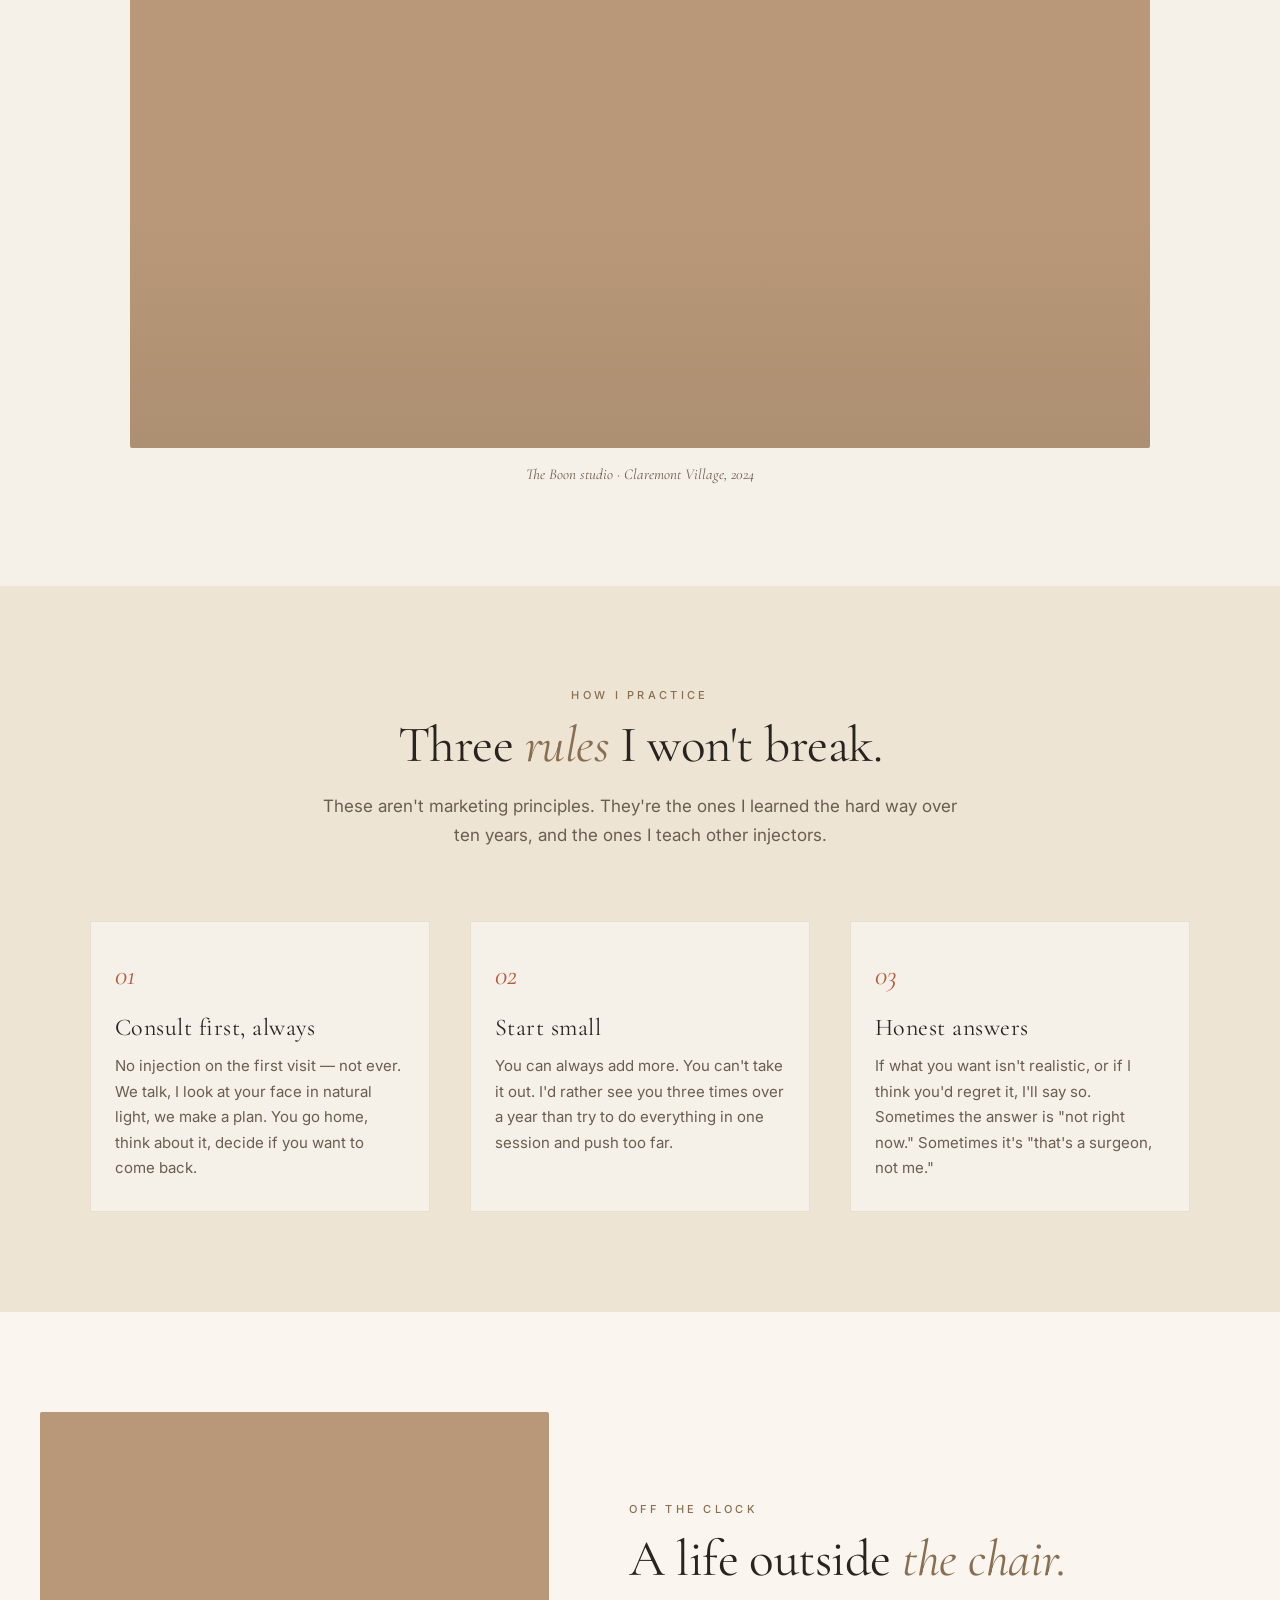
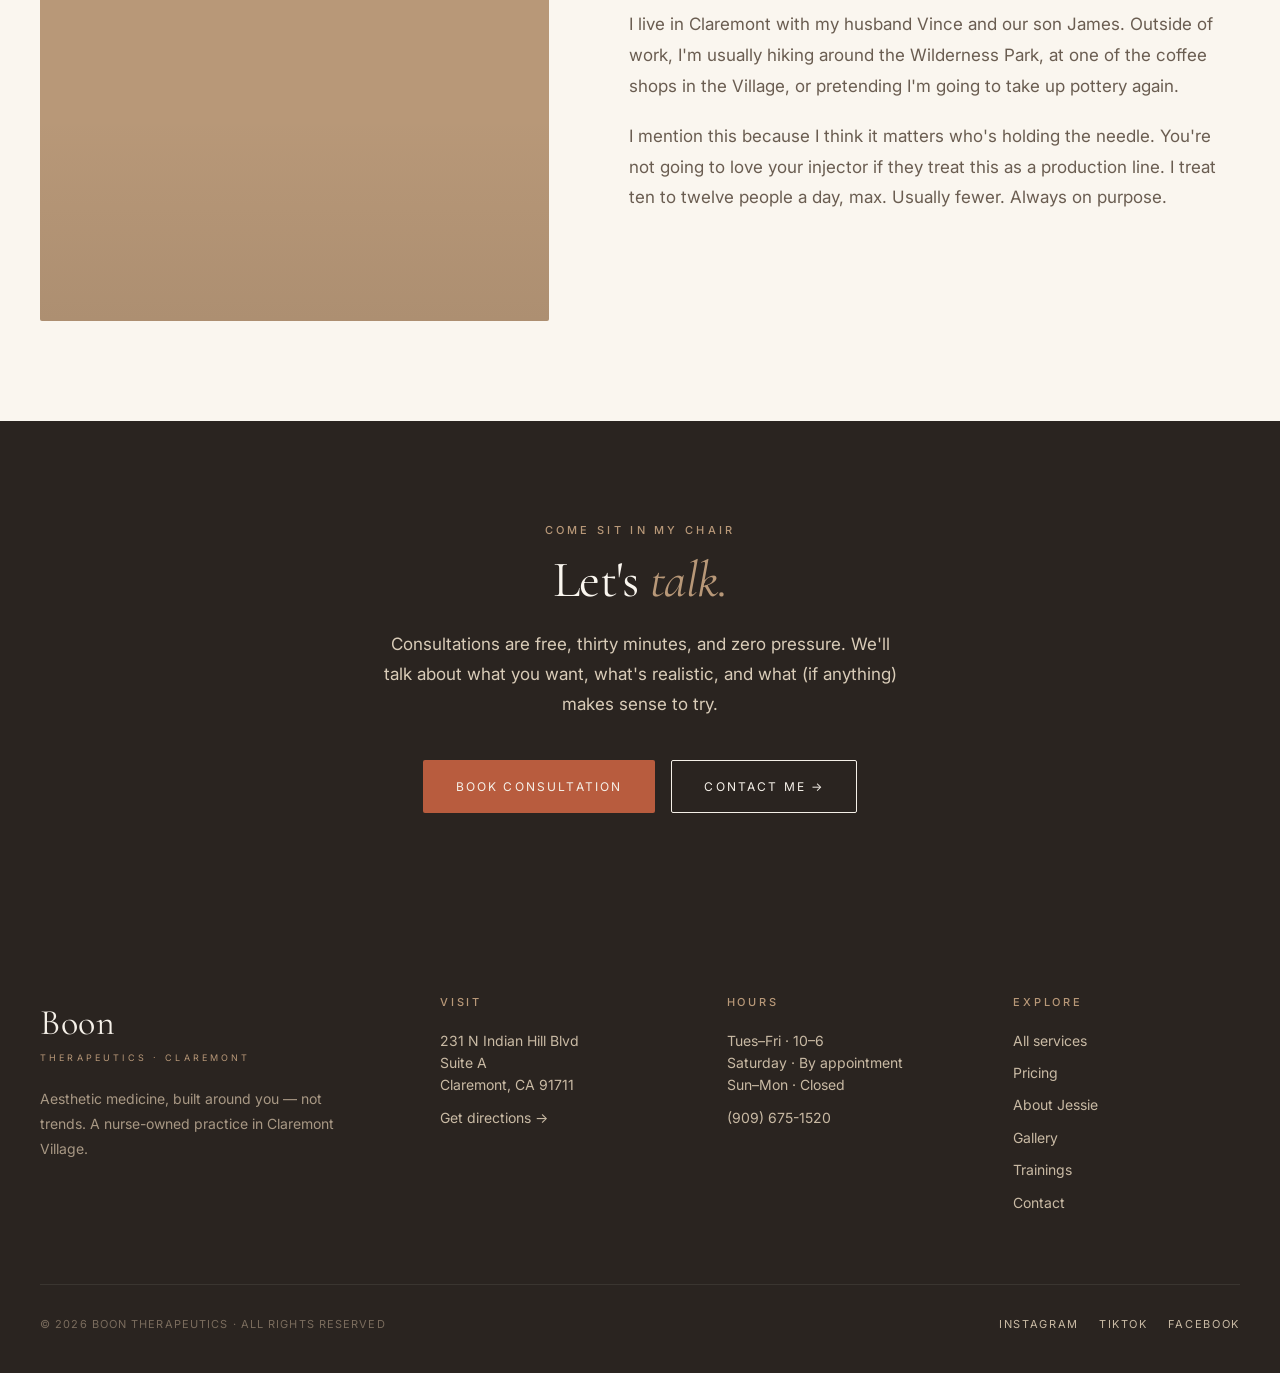
==== commit 70387c8e: "Add files via upload" ====
--- a/about.html
+++ b/about.html
@@ -230,7 +230,7 @@
       <p>Good aesthetic medicine is about judgment more than technique. I'd rather tell you to wait six months or try something smaller first than talk you into a procedure you don't need. That's how I'd want to be treated — and it's how I treat the people who sit in my chair.</p>
       <a href="#book" class="cta cta-primary" style="margin-top: 16px;">Book a consultation with me</a>
     </div>
-    <div class="about-hero-img img-placeholder variant-6"></div>
+    <div class="about-hero-img img-placeholder jessie"></div>
   </div>
 </section>
 
--- a/shared.css
+++ b/shared.css
@@ -246,24 +246,106 @@
 .page-header h1 { font-size: clamp(40px, 5vw, 72px); max-width: 820px; margin: 0 auto 20px; }
 .page-header p { max-width: 620px; margin: 0 auto; color: var(--muted); font-size: 17px; line-height: 1.7; }
 
-/* Image placeholders — since we don't have real photography */
+/* Image slots — real Boon Therapeutics photography, hotlinked from Jessie's existing site. */
 .img-placeholder {
-  background: linear-gradient(135deg, #d4c4a8 0%, #b89878 50%, #8a6e50 100%);
   position: relative;
   overflow: hidden;
-}
+  background-size: cover;
+  background-position: center;
+  background-color: #b89878;
+}
+/* Very light overlay — these photos are already on-brand so we just unify slightly */
 .img-placeholder::before {
   content: '';
   position: absolute;
   inset: 0;
-  background: radial-gradient(ellipse at 30% 30%, rgba(255,248,230,0.3), transparent 60%);
-}
-.img-placeholder.variant-1 { background: linear-gradient(135deg, #e8d9c0, #b89878); }
-.img-placeholder.variant-2 { background: linear-gradient(135deg, #d4b8a0, #8a6e50); }
-.img-placeholder.variant-3 { background: linear-gradient(135deg, #c9b89a, #6a5d51); }
-.img-placeholder.variant-4 { background: linear-gradient(135deg, #e0cdb0, #a08060); }
-.img-placeholder.variant-5 { background: linear-gradient(180deg, #f0e4cc, #c9a880); }
-.img-placeholder.variant-6 { background: linear-gradient(135deg, #b89878, #6a4e3a); }
+  background: linear-gradient(180deg, rgba(42,36,32,0) 60%, rgba(42,36,32,0.08));
+  pointer-events: none;
+  z-index: 1;
+}
+
+/* BOON PHOTOGRAPHY
+   ----------------
+   These are real images pulled from boontherapeutics.com — Jessie's own
+   photography/illustration assets. When the site moves to a new CDN or
+   these URLs change, swap them here.
+*/
+
+/* Hero-ready imagery (portraits, editorial) */
+.img-placeholder.variant-1 {
+  background-image: url('https://images.squarespace-cdn.com/content/v1/671bcd903dd3fc0b51431f86/1da513dd-bd07-40ec-89da-be60a4eb1640/Hotels+Business+Website.jpg?format=1500w');
+}
+.img-placeholder.variant-2 {
+  background-image: url('https://images.squarespace-cdn.com/content/v1/671bcd903dd3fc0b51431f86/1c19c683-7d1c-469c-ae7d-00804dd195cf/Untitled+design+%2816%29+%281%29.jpg?format=1500w');
+}
+.img-placeholder.variant-3 {
+  background-image: url('https://images.squarespace-cdn.com/content/v1/671bcd903dd3fc0b51431f86/0b445776-97a1-41f7-9bec-88076754d6b9/Hotels+Business+Website+%285%29.jpg?format=1500w');
+}
+/* Jessie's portrait */
+.img-placeholder.jessie {
+  background-image: url('https://images.squarespace-cdn.com/content/v1/671bcd903dd3fc0b51431f86/355194be-0902-4b48-9f9d-3269e7436919/Injector+in+Claremont%2C+CA+91711.jpg?format=1500w');
+  background-position: center top;
+}
+
+/* Fallbacks for legacy variant-4/5/6 (mapped to service images) */
+.img-placeholder.variant-4 {
+  background-image: url('https://images.squarespace-cdn.com/content/v1/671bcd903dd3fc0b51431f86/5b5bcf2d-563c-4ea7-92c4-193ebc5e634d/Untitled+design+%2812%29.jpg?format=1500w');
+}
+.img-placeholder.variant-5 {
+  background-image: url('https://images.squarespace-cdn.com/content/v1/671bcd903dd3fc0b51431f86/b5a3e71a-748a-4b02-8964-8286dc2dd028/Untitled+design+%2811%29.jpg?format=1500w');
+}
+.img-placeholder.variant-6 {
+  background-image: url('https://images.squarespace-cdn.com/content/v1/671bcd903dd3fc0b51431f86/f62e9a1c-e2bd-4a70-9609-58d170fc037a/Hotels+Business+Website+%283%29.jpg?format=1500w');
+}
+.img-placeholder.variant-7 {
+  background-image: url('https://images.squarespace-cdn.com/content/v1/671bcd903dd3fc0b51431f86/69c74c4d-ee53-4a97-ac25-b14cbee65044/Hotels+Business+Website+%288%29.jpg?format=1500w');
+}
+
+/* Service-specific images — match the illustration/photo shown on Jessie's live site */
+.img-placeholder.svc-wrinkle {
+  background-image: url('https://images.squarespace-cdn.com/content/v1/671bcd903dd3fc0b51431f86/f62e9a1c-e2bd-4a70-9609-58d170fc037a/Hotels+Business+Website+%283%29.jpg?format=1500w');
+}
+.img-placeholder.svc-filler {
+  background-image: url('https://images.squarespace-cdn.com/content/v1/671bcd903dd3fc0b51431f86/5b5bcf2d-563c-4ea7-92c4-193ebc5e634d/Untitled+design+%2812%29.jpg?format=1500w');
+}
+.img-placeholder.svc-undereye {
+  background-image: url('https://images.squarespace-cdn.com/content/v1/671bcd903dd3fc0b51431f86/e50f536e-3a24-4b85-93d4-f9366b93aa06/Undereye+Rejuvenation+in+Claremont%2C+CA+91711.jpg?format=1500w');
+}
+.img-placeholder.svc-nose {
+  background-image: url('https://images.squarespace-cdn.com/content/v1/671bcd903dd3fc0b51431f86/b5a3e71a-748a-4b02-8964-8286dc2dd028/Untitled+design+%2811%29.jpg?format=1500w');
+}
+.img-placeholder.svc-microneedling {
+  background-image: url('https://images.squarespace-cdn.com/content/v1/671bcd903dd3fc0b51431f86/69c74c4d-ee53-4a97-ac25-b14cbee65044/Hotels+Business+Website+%288%29.jpg?format=1500w');
+}
+.img-placeholder.svc-collagen {
+  background-image: url('https://images.squarespace-cdn.com/content/v1/671bcd903dd3fc0b51431f86/0b445776-97a1-41f7-9bec-88076754d6b9/Hotels+Business+Website+%285%29.jpg?format=1500w');
+}
+.img-placeholder.svc-peels {
+  background-image: url('https://images.squarespace-cdn.com/content/v1/671bcd903dd3fc0b51431f86/db0cd88e-e3e1-4f29-8050-8c4ee53e0cbe/Peels+in+Claremont%2C+CA+91711.png?format=1500w');
+}
+.img-placeholder.svc-neck {
+  background-image: url('https://images.squarespace-cdn.com/content/v1/671bcd903dd3fc0b51431f86/002b9241-505b-4f9f-bd96-fdc642968661/Neck+Rejuvenation+in+Claremont%2C+CA+91711.png?format=1500w');
+}
+.img-placeholder.svc-hair {
+  background-image: url('https://images.squarespace-cdn.com/content/v1/671bcd903dd3fc0b51431f86/fd0de2e9-3b3f-40ee-8311-cdffd6af0033/Hair+Restoration++in+Claremont%2C+CA+91711.png?format=1500w');
+}
+
+/* Gallery placeholder — used where we'd otherwise need consented before/after photography.
+   Intentionally quiet: tonal slab, small caption, looks finished not broken. */
+.gal-placeholder {
+  position: relative;
+  background: linear-gradient(135deg, #ede4d4 0%, #d9ccb8 60%, #b89878 100%);
+  overflow: hidden;
+}
+.gal-placeholder::before {
+  content: '';
+  position: absolute;
+  inset: 0;
+  background:
+    radial-gradient(ellipse at 30% 25%, rgba(255,248,230,0.35), transparent 55%),
+    radial-gradient(ellipse at 75% 80%, rgba(138,110,80,0.15), transparent 60%);
+  pointer-events: none;
+}
 
 /* Responsive */
 @media (max-width: 900px) {
